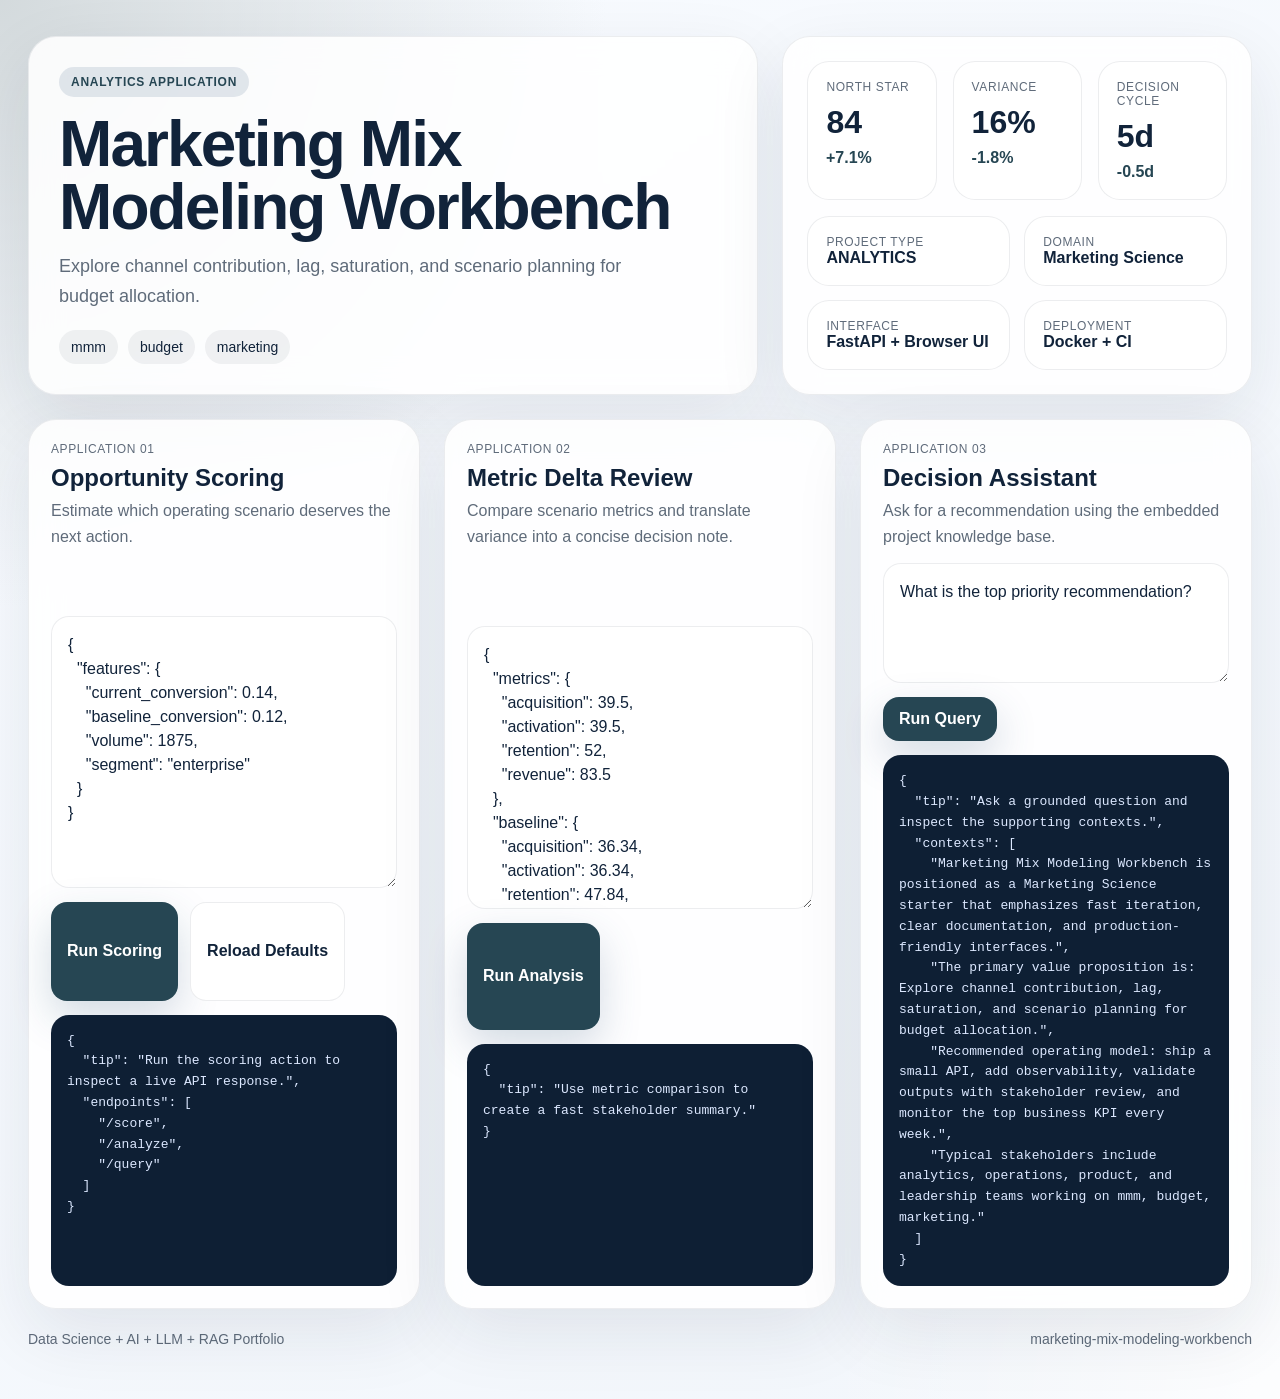
==== src/app/web/index.html @ 626eb9c7 "Publish production-ready portfolio project" ====
<!doctype html>
        <html lang="en">
        <head>
          <meta charset="utf-8">
          <meta name="viewport" content="width=device-width, initial-scale=1">
          <title>Marketing Mix Modeling Workbench</title>
          <link rel="stylesheet" href="./styles.css">
          <style>:root { --accent: #264653; }</style>
        </head>
        <body>
          <div class="page">
            <section class="hero">
              <div class="panel hero-copy">
                <span class="eyebrow">Analytics Application</span>
                <h1 id="project-title">Marketing Mix Modeling Workbench</h1>
                <p id="project-summary" class="lead">Explore channel contribution, lag, saturation, and scenario planning for budget allocation.</p>
                <ul id="project-tags" class="tag-list">
                  <li>mmm</li><li>budget</li><li>marketing</li>
                </ul>
              </div>
              <div class="panel hero-side">
                <div class="metric-grid">
                  <article class='card'><span>North Star</span><strong>84</strong><em>+7.1%</em></article>
<article class='card'><span>Variance</span><strong>16%</strong><em>-1.8%</em></article>
<article class='card'><span>Decision Cycle</span><strong>5d</strong><em>-0.5d</em></article>
                </div>
                <div class="mini-grid">
                  <article class='mini-card'><span>Project Type</span><strong>ANALYTICS</strong></article><article class='mini-card'><span>Domain</span><strong>Marketing Science</strong></article><article class='mini-card'><span>Interface</span><strong>FastAPI + Browser UI</strong></article><article class='mini-card'><span>Deployment</span><strong>Docker + CI</strong></article>
                </div>
              </div>
            </section>
            <section class="app-grid">
              <article class="panel module">
                <div class="module-header">
                  <span>Application 01</span>
                  <h2>Opportunity Scoring</h2>
                  <p>Estimate which operating scenario deserves the next action.</p>
                </div>
                <textarea id="score-input"></textarea>
                <div class="button-row">
                  <button id="run-score">Run Scoring</button>
                  <button id="load-defaults" class="secondary" type="button">Reload Defaults</button>
                </div>
                <pre id="score-output"></pre>
              </article>
              <article class="panel module">
                <div class="module-header">
                  <span>Application 02</span>
                  <h2>Metric Delta Review</h2>
                  <p>Compare scenario metrics and translate variance into a concise decision note.</p>
                </div>
                <textarea id="analyze-input"></textarea>
                <div class="button-row">
                  <button id="run-analyze">Run Analysis</button>
                </div>
                <pre id="analyze-output"></pre>
              </article>
              <article class="panel module">
                <div class="module-header">
                  <span>Application 03</span>
                  <h2>Decision Assistant</h2>
                  <p>Ask for a recommendation using the embedded project knowledge base.</p>
                </div>
                <textarea id="query-input" class="query-input"></textarea>
                <div class="button-row">
                  <button id="run-query">Run Query</button>
                </div>
                <pre id="query-output"></pre>
              </article>
            </section>
            <footer class="footer">
              <span>Data Science + AI + LLM + RAG Portfolio</span>
              <span>marketing-mix-modeling-workbench</span>
            </footer>
          </div>
          <script id="bootstrap-data" type="application/json">{"project": {"slug": "marketing-mix-modeling-workbench", "title": "Marketing Mix Modeling Workbench", "project_type": "analytics", "domain": "Marketing Science", "summary": "Explore channel contribution, lag, saturation, and scenario planning for budget allocation.", "tags": ["mmm", "budget", "marketing"]}, "sample_features": {"current_conversion": 0.14, "baseline_conversion": 0.12, "volume": 1875, "segment": "enterprise"}, "sample_metrics": {"acquisition": 39.5, "activation": 39.5, "retention": 52.0, "revenue": 83.5}, "sample_query": "What is the top priority recommendation?", "knowledge_base": ["Marketing Mix Modeling Workbench is positioned as a Marketing Science starter that emphasizes fast iteration, clear documentation, and production-friendly interfaces.", "The primary value proposition is: Explore channel contribution, lag, saturation, and scenario planning for budget allocation.", "Recommended operating model: ship a small API, add observability, validate outputs with stakeholder review, and monitor the top business KPI every week.", "Typical stakeholders include analytics, operations, product, and leadership teams working on mmm, budget, marketing."], "dashboard_metrics": [{"label": "North Star", "value": "84", "delta": "+7.1%"}, {"label": "Variance", "value": "16%", "delta": "-1.8%"}, {"label": "Decision Cycle", "value": "5d", "delta": "-0.5d"}]}</script>
          <script src="./app.js"></script>
        </body>
        </html>
---- src/app/web/styles.css ----
:root {
  --accent: #3d5a80;
  --accent-soft: rgba(61, 90, 128, 0.14);
  --bg: #f2f6fb;
  --card: rgba(255, 255, 255, 0.86);
  --line: rgba(16, 32, 51, 0.08);
  --ink: #11233a;
  --muted: #5f6b7a;
  --success: #2a9d8f;
}
* { box-sizing: border-box; }
html, body { margin: 0; min-height: 100%; }
body {
  font-family: "Avenir Next", "Segoe UI", sans-serif;
  color: var(--ink);
  background:
    radial-gradient(circle at top left, color-mix(in srgb, var(--accent) 20%, white), transparent 32%),
    radial-gradient(circle at bottom right, rgba(255,255,255,0.82), transparent 24%),
    linear-gradient(145deg, #f8fbff, var(--bg));
}
.page {
  max-width: 1320px;
  margin: 0 auto;
  padding: 36px 28px 52px;
}
.hero {
  display: grid;
  grid-template-columns: 1.4fr 0.9fr;
  gap: 24px;
  margin-bottom: 24px;
}
.panel {
  background: var(--card);
  border: 1px solid var(--line);
  border-radius: 28px;
  box-shadow: 0 24px 70px rgba(17, 35, 58, 0.09);
  backdrop-filter: blur(16px);
}
.hero-copy {
  padding: 30px;
}
.eyebrow {
  display: inline-flex;
  align-items: center;
  gap: 8px;
  padding: 8px 12px;
  background: var(--accent-soft);
  color: var(--accent);
  border-radius: 999px;
  text-transform: uppercase;
  letter-spacing: 0.06em;
  font-size: 12px;
  font-weight: 700;
}
h1 {
  margin: 16px 0 14px;
  font-size: clamp(2.2rem, 5vw, 4rem);
  line-height: 0.98;
  letter-spacing: -0.03em;
}
.lead {
  font-size: 18px;
  line-height: 1.65;
  color: var(--muted);
  max-width: 60ch;
  margin: 0;
}
.tag-list {
  display: flex;
  flex-wrap: wrap;
  gap: 10px;
  list-style: none;
  margin: 18px 0 0;
  padding: 0;
}
.tag-list li {
  padding: 9px 12px;
  border-radius: 999px;
  background: rgba(17, 35, 58, 0.06);
  color: var(--ink);
  font-size: 14px;
}
.hero-side {
  padding: 24px;
  display: grid;
  gap: 16px;
  align-content: space-between;
}
.metric-grid {
  display: grid;
  grid-template-columns: repeat(3, minmax(0, 1fr));
  gap: 16px;
}
.metric-card,
.mini-card,
.card {
  background: white;
  border: 1px solid var(--line);
  border-radius: 22px;
  padding: 18px;
}
.metric-card span,
.card span,
.mini-card span,
.module-header span {
  display: block;
  color: var(--muted);
  text-transform: uppercase;
  letter-spacing: 0.05em;
  font-size: 12px;
}
.metric-card strong,
.card strong {
  display: block;
  font-size: 32px;
  margin-top: 10px;
}
.metric-card em,
.card em {
  display: inline-block;
  margin-top: 8px;
  font-style: normal;
  color: var(--accent);
  font-weight: 700;
}
.mini-grid {
  display: grid;
  grid-template-columns: repeat(2, minmax(0, 1fr));
  gap: 14px;
}
.app-grid {
  display: grid;
  grid-template-columns: repeat(3, minmax(0, 1fr));
  gap: 24px;
}
.module {
  padding: 22px;
  display: grid;
  gap: 14px;
}
.module-header h2 {
  margin: 8px 0 6px;
  font-size: 24px;
}
.module-header p {
  margin: 0;
  color: var(--muted);
  line-height: 1.6;
}
textarea, input, button {
  font: inherit;
}
textarea {
  width: 100%;
  min-height: 220px;
  resize: vertical;
  border: 1px solid var(--line);
  border-radius: 18px;
  padding: 16px;
  background: rgba(255,255,255,0.92);
  color: var(--ink);
  line-height: 1.5;
}
.query-input {
  min-height: 120px;
}
button {
  border: 0;
  border-radius: 16px;
  background: var(--accent);
  color: white;
  padding: 13px 16px;
  font-weight: 700;
  cursor: pointer;
  box-shadow: 0 16px 40px rgba(61, 90, 128, 0.22);
}
button.secondary {
  background: white;
  color: var(--ink);
  border: 1px solid var(--line);
  box-shadow: none;
}
.button-row {
  display: flex;
  gap: 12px;
  flex-wrap: wrap;
}
pre {
  margin: 0;
  white-space: pre-wrap;
  word-break: break-word;
  background: #0e1f34;
  color: #dce8ff;
  border-radius: 18px;
  padding: 16px;
  min-height: 180px;
  font-size: 13px;
  line-height: 1.6;
  overflow: auto;
}
.footer {
  display: flex;
  justify-content: space-between;
  margin-top: 22px;
  color: var(--muted);
  font-size: 14px;
}
@media (max-width: 1080px) {
  .hero, .app-grid { grid-template-columns: 1fr; }
  .metric-grid { grid-template-columns: 1fr; }
}
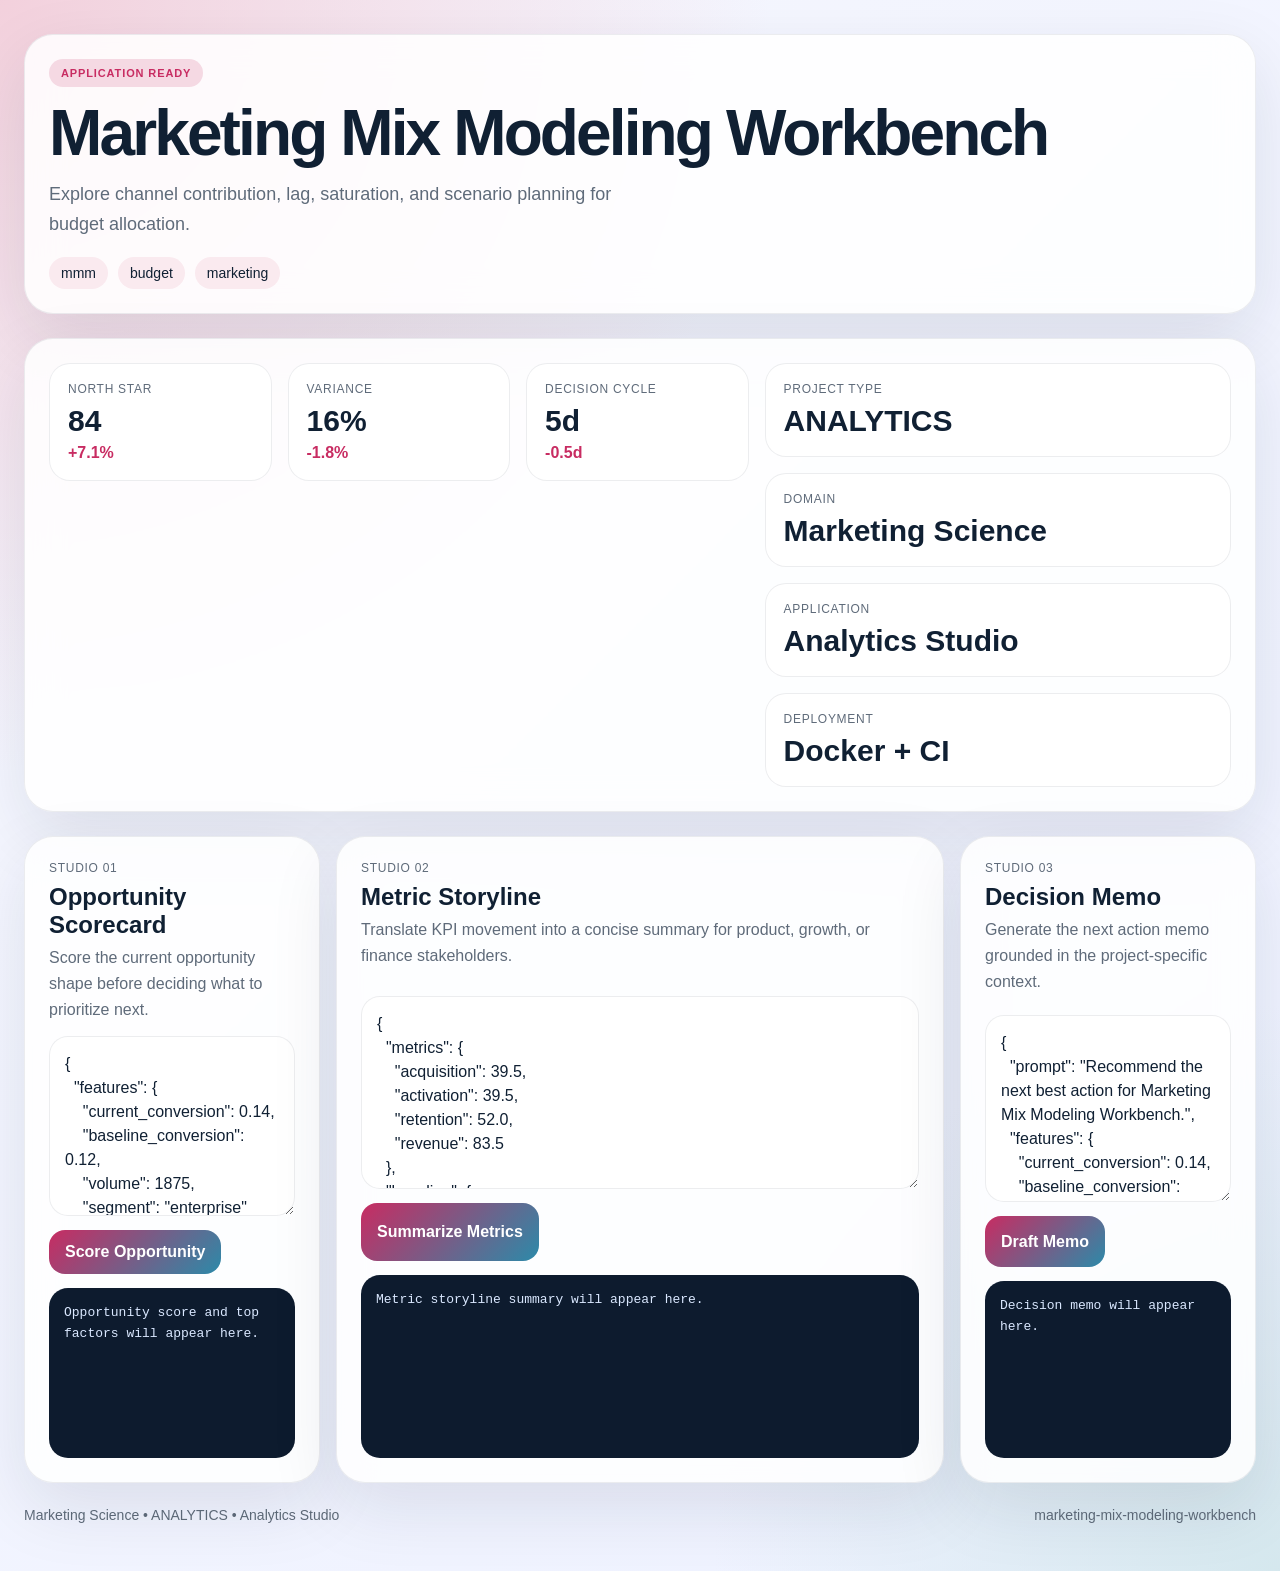
==== commit 1e077f87: "Publish production-ready portfolio project" ====
--- a/src/app/web/index.html
+++ b/src/app/web/index.html
@@ -6,13 +6,12 @@
           <meta name="viewport" content="width=device-width, initial-scale=1">
           <title>Marketing Mix Modeling Workbench</title>
           <link rel="stylesheet" href="./styles.css">
-          <style>:root { --accent: #264653; }</style>
         </head>
-        <body>
-          <div class="page">
+        <body class="surface-aurora">
+          <div class="page layout-board eyebrow-solid headline-tall modules-3 hero-align-left">
             <section class="hero">
               <div class="panel hero-copy">
-                <span class="eyebrow">Analytics Application</span>
+                <span class="eyebrow" data-health>Analytics Studio</span>
                 <h1 id="project-title">Marketing Mix Modeling Workbench</h1>
                 <p id="project-summary" class="lead">Explore channel contribution, lag, saturation, and scenario planning for budget allocation.</p>
                 <ul id="project-tags" class="tag-list">
@@ -26,55 +25,88 @@
 <article class='card'><span>Decision Cycle</span><strong>5d</strong><em>-0.5d</em></article>
                 </div>
                 <div class="mini-grid">
-                  <article class='mini-card'><span>Project Type</span><strong>ANALYTICS</strong></article><article class='mini-card'><span>Domain</span><strong>Marketing Science</strong></article><article class='mini-card'><span>Interface</span><strong>FastAPI + Browser UI</strong></article><article class='mini-card'><span>Deployment</span><strong>Docker + CI</strong></article>
+                  <article class='mini-card'><span>Project Type</span><strong>ANALYTICS</strong></article><article class='mini-card'><span>Domain</span><strong>Marketing Science</strong></article><article class='mini-card'><span>Application</span><strong>Analytics Studio</strong></article><article class='mini-card'><span>Deployment</span><strong>Docker + CI</strong></article>
                 </div>
               </div>
             </section>
             <section class="app-grid">
-              <article class="panel module">
-                <div class="module-header">
-                  <span>Application 01</span>
-                  <h2>Opportunity Scoring</h2>
-                  <p>Estimate which operating scenario deserves the next action.</p>
-                </div>
-                <textarea id="score-input"></textarea>
-                <div class="button-row">
-                  <button id="run-score">Run Scoring</button>
-                  <button id="load-defaults" class="secondary" type="button">Reload Defaults</button>
-                </div>
-                <pre id="score-output"></pre>
-              </article>
-              <article class="panel module">
-                <div class="module-header">
-                  <span>Application 02</span>
-                  <h2>Metric Delta Review</h2>
-                  <p>Compare scenario metrics and translate variance into a concise decision note.</p>
-                </div>
-                <textarea id="analyze-input"></textarea>
-                <div class="button-row">
-                  <button id="run-analyze">Run Analysis</button>
-                </div>
-                <pre id="analyze-output"></pre>
-              </article>
-              <article class="panel module">
-                <div class="module-header">
-                  <span>Application 03</span>
-                  <h2>Decision Assistant</h2>
-                  <p>Ask for a recommendation using the embedded project knowledge base.</p>
-                </div>
-                <textarea id="query-input" class="query-input"></textarea>
-                <div class="button-row">
-                  <button id="run-query">Run Query</button>
-                </div>
-                <pre id="query-output"></pre>
-              </article>
+              <article class="panel module js-module span-normal">
+          <div class="module-header">
+            <span>Studio 01</span>
+            <h2>Opportunity Scorecard</h2>
+            <p>Score the current opportunity shape before deciding what to prioritize next.</p>
+          </div>
+          <textarea class="js-input">{
+  &quot;features&quot;: {
+    &quot;current_conversion&quot;: 0.14,
+    &quot;baseline_conversion&quot;: 0.12,
+    &quot;volume&quot;: 1875,
+    &quot;segment&quot;: &quot;enterprise&quot;
+  }
+}</textarea>
+          <div class="button-row">
+            <button class="js-run" data-endpoint="/score" data-input-mode="json">Score Opportunity</button>
+          </div>
+          <pre class="js-output">Opportunity score and top factors will appear here.</pre>
+        </article>
+<article class="panel module js-module span-wide">
+          <div class="module-header">
+            <span>Studio 02</span>
+            <h2>Metric Storyline</h2>
+            <p>Translate KPI movement into a concise summary for product, growth, or finance stakeholders.</p>
+          </div>
+          <textarea class="js-input">{
+  &quot;metrics&quot;: {
+    &quot;acquisition&quot;: 39.5,
+    &quot;activation&quot;: 39.5,
+    &quot;retention&quot;: 52.0,
+    &quot;revenue&quot;: 83.5
+  },
+  &quot;baseline&quot;: {
+    &quot;acquisition&quot;: 36.34,
+    &quot;activation&quot;: 36.34,
+    &quot;retention&quot;: 47.84,
+    &quot;revenue&quot;: 76.82
+  }
+}</textarea>
+          <div class="button-row">
+            <button class="js-run" data-endpoint="/analyze" data-input-mode="json">Summarize Metrics</button>
+          </div>
+          <pre class="js-output">Metric storyline summary will appear here.</pre>
+        </article>
+<article class="panel module js-module span-normal">
+          <div class="module-header">
+            <span>Studio 03</span>
+            <h2>Decision Memo</h2>
+            <p>Generate the next action memo grounded in the project-specific context.</p>
+          </div>
+          <textarea class="js-input">{
+  &quot;prompt&quot;: &quot;Recommend the next best action for Marketing Mix Modeling Workbench.&quot;,
+  &quot;features&quot;: {
+    &quot;current_conversion&quot;: 0.14,
+    &quot;baseline_conversion&quot;: 0.12,
+    &quot;volume&quot;: 1875,
+    &quot;segment&quot;: &quot;enterprise&quot;
+  },
+  &quot;metrics&quot;: {
+    &quot;acquisition&quot;: 39.5,
+    &quot;activation&quot;: 39.5,
+    &quot;retention&quot;: 52.0,
+    &quot;revenue&quot;: 83.5
+  }
+}</textarea>
+          <div class="button-row">
+            <button class="js-run" data-endpoint="/recommend" data-input-mode="json">Draft Memo</button>
+          </div>
+          <pre class="js-output">Decision memo will appear here.</pre>
+        </article>
             </section>
             <footer class="footer">
-              <span>Data Science + AI + LLM + RAG Portfolio</span>
+              <span>Marketing Science • ANALYTICS • Analytics Studio</span>
               <span>marketing-mix-modeling-workbench</span>
             </footer>
           </div>
-          <script id="bootstrap-data" type="application/json">{"project": {"slug": "marketing-mix-modeling-workbench", "title": "Marketing Mix Modeling Workbench", "project_type": "analytics", "domain": "Marketing Science", "summary": "Explore channel contribution, lag, saturation, and scenario planning for budget allocation.", "tags": ["mmm", "budget", "marketing"]}, "sample_features": {"current_conversion": 0.14, "baseline_conversion": 0.12, "volume": 1875, "segment": "enterprise"}, "sample_metrics": {"acquisition": 39.5, "activation": 39.5, "retention": 52.0, "revenue": 83.5}, "sample_query": "What is the top priority recommendation?", "knowledge_base": ["Marketing Mix Modeling Workbench is positioned as a Marketing Science starter that emphasizes fast iteration, clear documentation, and production-friendly interfaces.", "The primary value proposition is: Explore channel contribution, lag, saturation, and scenario planning for budget allocation.", "Recommended operating model: ship a small API, add observability, validate outputs with stakeholder review, and monitor the top business KPI every week.", "Typical stakeholders include analytics, operations, product, and leadership teams working on mmm, budget, marketing."], "dashboard_metrics": [{"label": "North Star", "value": "84", "delta": "+7.1%"}, {"label": "Variance", "value": "16%", "delta": "-1.8%"}, {"label": "Decision Cycle", "value": "5d", "delta": "-0.5d"}]}</script>
+          <script id="bootstrap-data" type="application/json">{"project": {"slug": "marketing-mix-modeling-workbench", "title": "Marketing Mix Modeling Workbench", "project_type": "analytics", "domain": "Marketing Science", "summary": "Explore channel contribution, lag, saturation, and scenario planning for budget allocation.", "tags": ["mmm", "budget", "marketing"]}, "app_archetype": "studio", "ui_profile": {"layout": "board", "surface": "aurora", "font_stack": "\"Avenir Next\", \"Segoe UI\", sans-serif", "radius": 29, "shadow": 69, "eyebrow_style": "solid", "module_columns": 3, "hero_align": "left", "headline_mode": "tall"}, "app_modules": [{"label": "Studio 01", "title": "Opportunity Scorecard", "description": "Score the current opportunity shape before deciding what to prioritize next.", "endpoint": "/score", "input_mode": "json", "cta": "Score Opportunity", "prefill": "{\n  \"features\": {\n    \"current_conversion\": 0.14,\n    \"baseline_conversion\": 0.12,\n    \"volume\": 1875,\n    \"segment\": \"enterprise\"\n  }\n}", "hint": "Opportunity score and top factors will appear here.", "span": "normal"}, {"label": "Studio 02", "title": "Metric Storyline", "description": "Translate KPI movement into a concise summary for product, growth, or finance stakeholders.", "endpoint": "/analyze", "input_mode": "json", "cta": "Summarize Metrics", "prefill": "{\n  \"metrics\": {\n    \"acquisition\": 39.5,\n    \"activation\": 39.5,\n    \"retention\": 52.0,\n    \"revenue\": 83.5\n  },\n  \"baseline\": {\n    \"acquisition\": 36.34,\n    \"activation\": 36.34,\n    \"retention\": 47.84,\n    \"revenue\": 76.82\n  }\n}", "hint": "Metric storyline summary will appear here.", "span": "wide"}, {"label": "Studio 03", "title": "Decision Memo", "description": "Generate the next action memo grounded in the project-specific context.", "endpoint": "/recommend", "input_mode": "json", "cta": "Draft Memo", "prefill": "{\n  \"prompt\": \"Recommend the next best action for Marketing Mix Modeling Workbench.\",\n  \"features\": {\n    \"current_conversion\": 0.14,\n    \"baseline_conversion\": 0.12,\n    \"volume\": 1875,\n    \"segment\": \"enterprise\"\n  },\n  \"metrics\": {\n    \"acquisition\": 39.5,\n    \"activation\": 39.5,\n    \"retention\": 52.0,\n    \"revenue\": 83.5\n  }\n}", "hint": "Decision memo will appear here.", "span": "normal"}], "sample_features": {"current_conversion": 0.14, "baseline_conversion": 0.12, "volume": 1875, "segment": "enterprise"}, "sample_metrics": {"acquisition": 39.5, "activation": 39.5, "retention": 52.0, "revenue": 83.5}, "knowledge_base": ["Marketing Mix Modeling Workbench is positioned as a Marketing Science starter that emphasizes fast iteration, clear documentation, and production-friendly interfaces.", "The primary value proposition is: Explore channel contribution, lag, saturation, and scenario planning for budget allocation.", "Recommended operating model: ship a small API, add observability, validate outputs with stakeholder review, and monitor the top business KPI every week.", "Typical stakeholders include analytics, operations, product, and leadership teams working on mmm, budget, marketing."], "dashboard_metrics": [{"label": "North Star", "value": "84", "delta": "+7.1%"}, {"label": "Variance", "value": "16%", "delta": "-1.8%"}, {"label": "Decision Cycle", "value": "5d", "delta": "-0.5d"}]}</script>
           <script src="./app.js"></script>
         </body>
         </html>
--- a/src/app/web/styles.css
+++ b/src/app/web/styles.css
@@ -1,141 +1,185 @@
 
 :root {
-  --accent: #3d5a80;
-  --accent-soft: rgba(61, 90, 128, 0.14);
-  --bg: #f2f6fb;
+  --accent: #c82c62;
+  --accent-2: #2c8aa9;
+  --accent-soft: color-mix(in srgb, var(--accent) 18%, white);
+  --radius: 29px;
+  --shadow-size: 69px;
+  --font-stack: "Avenir Next", "Segoe UI", sans-serif;
+  --bg: #f4f7fb;
   --card: rgba(255, 255, 255, 0.86);
   --line: rgba(16, 32, 51, 0.08);
-  --ink: #11233a;
+  --ink: #102033;
   --muted: #5f6b7a;
-  --success: #2a9d8f;
+  --output-bg: #0d1b2e;
+  --output-ink: #dae8ff;
 }
 * { box-sizing: border-box; }
 html, body { margin: 0; min-height: 100%; }
 body {
-  font-family: "Avenir Next", "Segoe UI", sans-serif;
+  font-family: var(--font-stack);
   color: var(--ink);
-  background:
-    radial-gradient(circle at top left, color-mix(in srgb, var(--accent) 20%, white), transparent 32%),
-    radial-gradient(circle at bottom right, rgba(255,255,255,0.82), transparent 24%),
-    linear-gradient(145deg, #f8fbff, var(--bg));
+  background: linear-gradient(145deg, #f8fbff, var(--bg));
+}
+body.surface-mist {
+  --bg: #eef4fb;
+  background:
+    radial-gradient(circle at top left, color-mix(in srgb, var(--accent) 18%, white), transparent 34%),
+    linear-gradient(145deg, #fbfdff, var(--bg));
+}
+body.surface-aurora {
+  --bg: #edf1ff;
+  background:
+    radial-gradient(circle at 0% 0%, color-mix(in srgb, var(--accent) 22%, white), transparent 38%),
+    radial-gradient(circle at 100% 100%, color-mix(in srgb, var(--accent-2) 20%, white), transparent 28%),
+    linear-gradient(135deg, #f7f8ff, var(--bg));
+}
+body.surface-sand {
+  --bg: #f5efe8;
+  --card: rgba(255, 251, 246, 0.9);
+  background:
+    linear-gradient(135deg, rgba(255,255,255,0.82), rgba(245, 239, 232, 0.98)),
+    radial-gradient(circle at top right, color-mix(in srgb, var(--accent) 16%, white), transparent 32%);
+}
+body.surface-slate {
+  --bg: #ecf0f7;
+  --card: rgba(248, 250, 255, 0.88);
+  background:
+    linear-gradient(160deg, #f7f9fc, var(--bg)),
+    radial-gradient(circle at bottom left, color-mix(in srgb, var(--accent-2) 16%, white), transparent 34%);
+}
+body.surface-paper {
+  --bg: #f8f8f4;
+  --card: rgba(255,255,255,0.93);
+  background:
+    linear-gradient(180deg, #fffefb, var(--bg));
+}
+body.surface-ink {
+  --bg: #0f1726;
+  --card: rgba(15, 23, 38, 0.88);
+  --line: rgba(226, 238, 255, 0.1);
+  --ink: #f5f8ff;
+  --muted: #b4c0cf;
+  --output-bg: rgba(255,255,255,0.06);
+  --output-ink: #f5f8ff;
+  background:
+    radial-gradient(circle at top left, color-mix(in srgb, var(--accent) 28%, transparent), transparent 42%),
+    linear-gradient(145deg, #09111d, var(--bg));
 }
 .page {
-  max-width: 1320px;
+  max-width: 1360px;
   margin: 0 auto;
-  padding: 36px 28px 52px;
-}
-.hero {
-  display: grid;
-  grid-template-columns: 1.4fr 0.9fr;
+  padding: 34px 24px 48px;
+  display: grid;
   gap: 24px;
-  margin-bottom: 24px;
 }
 .panel {
   background: var(--card);
   border: 1px solid var(--line);
-  border-radius: 28px;
-  box-shadow: 0 24px 70px rgba(17, 35, 58, 0.09);
-  backdrop-filter: blur(16px);
-}
-.hero-copy {
-  padding: 30px;
+  border-radius: var(--radius);
+  box-shadow: 0 24px var(--shadow-size) rgba(16, 32, 51, 0.1);
+  backdrop-filter: blur(18px);
+}
+.hero {
+  display: grid;
+  gap: 24px;
+}
+.hero-copy,
+.hero-side,
+.module {
+  padding: 24px;
 }
 .eyebrow {
   display: inline-flex;
   align-items: center;
   gap: 8px;
   padding: 8px 12px;
+  border-radius: 999px;
   background: var(--accent-soft);
   color: var(--accent);
-  border-radius: 999px;
   text-transform: uppercase;
-  letter-spacing: 0.06em;
-  font-size: 12px;
-  font-weight: 700;
+  letter-spacing: 0.08em;
+  font-size: 11px;
+  font-weight: 800;
+}
+.page.eyebrow-outline .eyebrow {
+  background: transparent;
+  border: 1px solid color-mix(in srgb, var(--accent) 40%, white);
+}
+.page.eyebrow-soft .eyebrow {
+  background: color-mix(in srgb, var(--accent) 12%, white);
+  color: color-mix(in srgb, var(--accent) 82%, black);
 }
 h1 {
-  margin: 16px 0 14px;
-  font-size: clamp(2.2rem, 5vw, 4rem);
-  line-height: 0.98;
-  letter-spacing: -0.03em;
-}
+  margin: 14px 0 12px;
+  font-size: clamp(2.2rem, 5vw, 4.4rem);
+  line-height: 0.96;
+  letter-spacing: -0.045em;
+}
+.page.headline-compact h1 { max-width: 10ch; }
+.page.headline-tall h1 { line-height: 1.03; font-size: clamp(2.4rem, 5vw, 4.8rem); }
 .lead {
+  margin: 0;
   font-size: 18px;
-  line-height: 1.65;
+  line-height: 1.68;
   color: var(--muted);
-  max-width: 60ch;
-  margin: 0;
+  max-width: 62ch;
 }
 .tag-list {
+  list-style: none;
   display: flex;
   flex-wrap: wrap;
   gap: 10px;
-  list-style: none;
   margin: 18px 0 0;
   padding: 0;
 }
 .tag-list li {
-  padding: 9px 12px;
+  padding: 8px 12px;
   border-radius: 999px;
-  background: rgba(17, 35, 58, 0.06);
+  background: color-mix(in srgb, var(--accent) 10%, white);
   color: var(--ink);
   font-size: 14px;
 }
 .hero-side {
-  padding: 24px;
   display: grid;
   gap: 16px;
-  align-content: space-between;
-}
-.metric-grid {
-  display: grid;
-  grid-template-columns: repeat(3, minmax(0, 1fr));
+}
+.metric-grid,
+.mini-grid,
+.app-grid {
+  display: grid;
   gap: 16px;
 }
-.metric-card,
-.mini-card,
-.card {
-  background: white;
+.card,
+.mini-card {
+  background: color-mix(in srgb, var(--card) 92%, white);
   border: 1px solid var(--line);
-  border-radius: 22px;
+  border-radius: calc(var(--radius) - 8px);
   padding: 18px;
 }
-.metric-card span,
 .card span,
 .mini-card span,
 .module-header span {
   display: block;
   color: var(--muted);
   text-transform: uppercase;
-  letter-spacing: 0.05em;
+  letter-spacing: 0.06em;
   font-size: 12px;
 }
-.metric-card strong,
-.card strong {
+.card strong,
+.mini-card strong {
   display: block;
-  font-size: 32px;
-  margin-top: 10px;
-}
-.metric-card em,
+  margin-top: 8px;
+  font-size: 30px;
+}
 .card em {
   display: inline-block;
-  margin-top: 8px;
+  margin-top: 6px;
   font-style: normal;
   color: var(--accent);
   font-weight: 700;
 }
-.mini-grid {
-  display: grid;
-  grid-template-columns: repeat(2, minmax(0, 1fr));
-  gap: 14px;
-}
-.app-grid {
-  display: grid;
-  grid-template-columns: repeat(3, minmax(0, 1fr));
-  gap: 24px;
-}
 .module {
-  padding: 22px;
   display: grid;
   gap: 14px;
 }
@@ -148,65 +192,157 @@
   color: var(--muted);
   line-height: 1.6;
 }
-textarea, input, button {
+textarea,
+button {
   font: inherit;
 }
 textarea {
   width: 100%;
-  min-height: 220px;
+  min-height: 180px;
   resize: vertical;
   border: 1px solid var(--line);
-  border-radius: 18px;
-  padding: 16px;
-  background: rgba(255,255,255,0.92);
+  border-radius: calc(var(--radius) - 10px);
+  padding: 15px;
+  background: rgba(255,255,255,0.82);
   color: var(--ink);
   line-height: 1.5;
 }
-.query-input {
-  min-height: 120px;
+body.surface-ink textarea {
+  background: rgba(255,255,255,0.05);
+}
+.module-input-text {
+  min-height: 110px;
+}
+.button-row {
+  display: flex;
+  flex-wrap: wrap;
+  gap: 10px;
 }
 button {
   border: 0;
   border-radius: 16px;
-  background: var(--accent);
+  background: linear-gradient(135deg, var(--accent), var(--accent-2));
   color: white;
   padding: 13px 16px;
   font-weight: 700;
   cursor: pointer;
-  box-shadow: 0 16px 40px rgba(61, 90, 128, 0.22);
-}
-button.secondary {
-  background: white;
-  color: var(--ink);
-  border: 1px solid var(--line);
-  box-shadow: none;
-}
-.button-row {
-  display: flex;
-  gap: 12px;
-  flex-wrap: wrap;
 }
 pre {
   margin: 0;
   white-space: pre-wrap;
   word-break: break-word;
-  background: #0e1f34;
-  color: #dce8ff;
-  border-radius: 18px;
-  padding: 16px;
-  min-height: 180px;
+  background: var(--output-bg);
+  color: var(--output-ink);
+  border-radius: calc(var(--radius) - 10px);
+  padding: 15px;
+  min-height: 170px;
+  line-height: 1.58;
   font-size: 13px;
-  line-height: 1.6;
   overflow: auto;
 }
 .footer {
   display: flex;
   justify-content: space-between;
-  margin-top: 22px;
   color: var(--muted);
   font-size: 14px;
 }
-@media (max-width: 1080px) {
-  .hero, .app-grid { grid-template-columns: 1fr; }
-  .metric-grid { grid-template-columns: 1fr; }
-}
+.page.layout-horizon .hero {
+  grid-template-columns: 1.45fr 1fr;
+  align-items: stretch;
+}
+.page.layout-horizon.modules-2 .app-grid,
+.page.layout-horizon.modules-3 .app-grid {
+  grid-template-columns: repeat(3, minmax(0, 1fr));
+}
+.page.layout-rail .hero {
+  grid-template-columns: 0.92fr 1.08fr;
+}
+.page.layout-rail .hero-copy {
+  padding-top: 34px;
+}
+.page.layout-rail .app-grid {
+  grid-template-columns: repeat(2, minmax(0, 1fr));
+}
+.page.layout-folio .hero {
+  grid-template-columns: 1fr;
+}
+.page.layout-folio .hero-copy {
+  text-align: center;
+}
+.page.layout-folio .lead {
+  margin-inline: auto;
+}
+.page.layout-folio .tag-list {
+  justify-content: center;
+}
+.page.layout-folio .metric-grid {
+  grid-template-columns: repeat(3, minmax(0, 1fr));
+}
+.page.layout-folio .mini-grid {
+  grid-template-columns: repeat(4, minmax(0, 1fr));
+}
+.page.layout-folio .app-grid {
+  grid-template-columns: repeat(2, minmax(0, 1fr));
+}
+.page.layout-board .hero {
+  grid-template-columns: 1fr;
+}
+.page.layout-board .hero-side {
+  grid-template-columns: 1.2fr 0.8fr;
+  align-items: start;
+}
+.page.layout-board .metric-grid {
+  grid-template-columns: repeat(3, minmax(0, 1fr));
+}
+.page.layout-board .app-grid {
+  grid-template-columns: repeat(4, minmax(0, 1fr));
+}
+.page.layout-stack .hero {
+  grid-template-columns: 1fr;
+}
+.page.layout-stack .hero-side {
+  grid-template-columns: repeat(2, minmax(0, 1fr));
+}
+.page.layout-stack .app-grid {
+  grid-template-columns: repeat(3, minmax(0, 1fr));
+}
+.page.layout-console .hero {
+  grid-template-columns: 1.1fr 0.9fr;
+}
+.page.layout-console .panel,
+.page.layout-console .card,
+.page.layout-console .mini-card {
+  border-radius: 18px;
+}
+.page.modules-2 .app-grid {
+  grid-template-columns: repeat(2, minmax(0, 1fr));
+}
+.module.span-wide {
+  grid-column: span 2;
+}
+.hero-align-center .hero-copy {
+  text-align: center;
+}
+.hero-align-center .lead,
+.hero-align-center .tag-list {
+  margin-inline: auto;
+  justify-content: center;
+}
+@media (max-width: 1120px) {
+  .page.layout-horizon .hero,
+  .page.layout-rail .hero,
+  .page.layout-console .hero,
+  .page.layout-board .hero-side,
+  .page.layout-folio .mini-grid,
+  .page.layout-stack .hero-side,
+  .page.modules-2 .app-grid,
+  .page.layout-board .app-grid,
+  .page.layout-stack .app-grid,
+  .page.layout-horizon.modules-3 .app-grid,
+  .page.layout-folio .app-grid {
+    grid-template-columns: 1fr;
+  }
+  .module.span-wide {
+    grid-column: auto;
+  }
+}
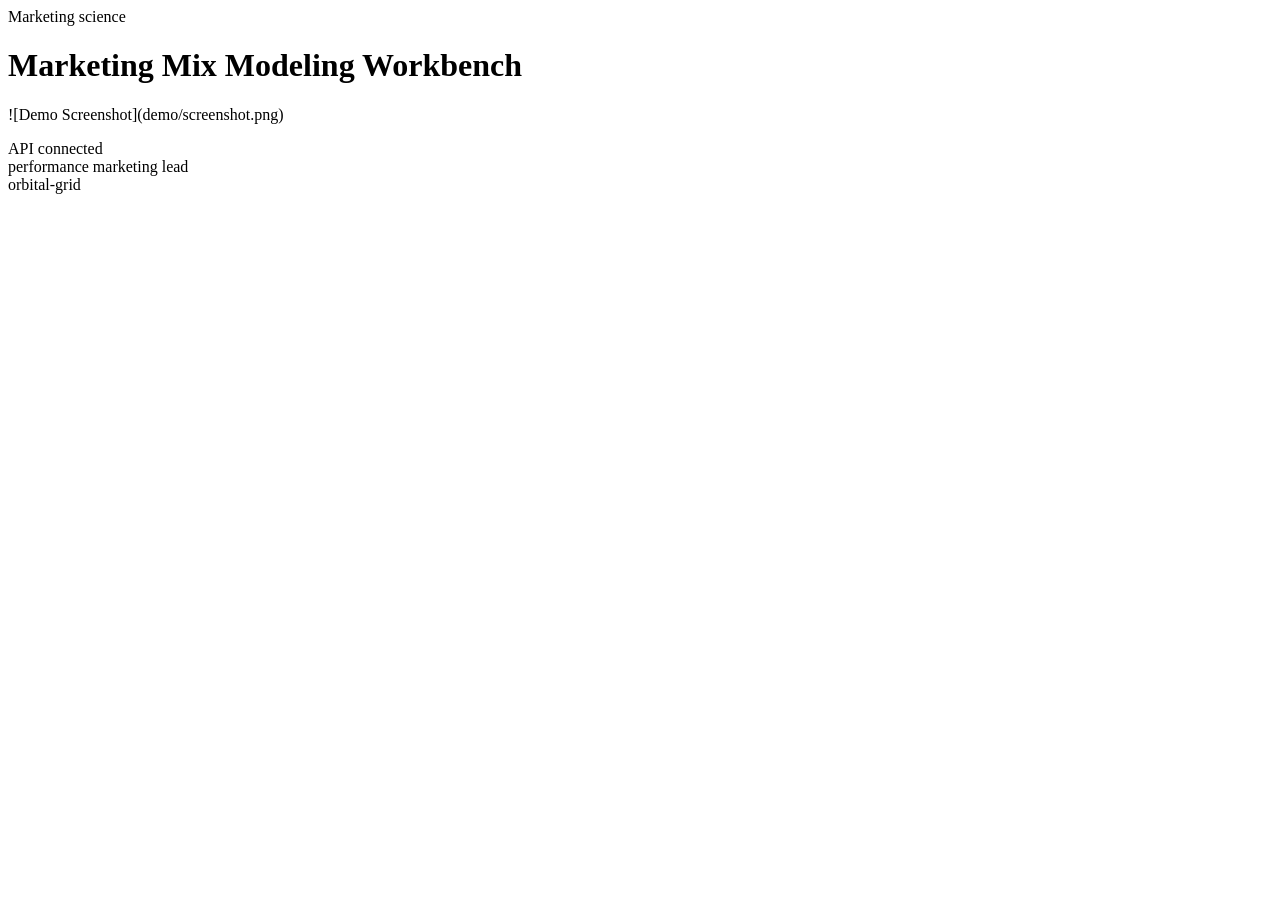
==== commit 1f907497: "Upgrade to production-grade app scaffold and 3D landing page" ====
--- a/src/app/web/index.html
+++ b/src/app/web/index.html
@@ -1,112 +1,29 @@
-
-        <!doctype html>
-        <html lang="en">
-        <head>
-          <meta charset="utf-8">
-          <meta name="viewport" content="width=device-width, initial-scale=1">
-          <title>Marketing Mix Modeling Workbench</title>
-          <link rel="stylesheet" href="./styles.css">
-        </head>
-        <body class="surface-aurora">
-          <div class="page layout-board eyebrow-solid headline-tall modules-3 hero-align-left">
-            <section class="hero">
-              <div class="panel hero-copy">
-                <span class="eyebrow" data-health>Analytics Studio</span>
-                <h1 id="project-title">Marketing Mix Modeling Workbench</h1>
-                <p id="project-summary" class="lead">Explore channel contribution, lag, saturation, and scenario planning for budget allocation.</p>
-                <ul id="project-tags" class="tag-list">
-                  <li>mmm</li><li>budget</li><li>marketing</li>
-                </ul>
-              </div>
-              <div class="panel hero-side">
-                <div class="metric-grid">
-                  <article class='card'><span>North Star</span><strong>84</strong><em>+7.1%</em></article>
-<article class='card'><span>Variance</span><strong>16%</strong><em>-1.8%</em></article>
-<article class='card'><span>Decision Cycle</span><strong>5d</strong><em>-0.5d</em></article>
-                </div>
-                <div class="mini-grid">
-                  <article class='mini-card'><span>Project Type</span><strong>ANALYTICS</strong></article><article class='mini-card'><span>Domain</span><strong>Marketing Science</strong></article><article class='mini-card'><span>Application</span><strong>Analytics Studio</strong></article><article class='mini-card'><span>Deployment</span><strong>Docker + CI</strong></article>
-                </div>
-              </div>
-            </section>
-            <section class="app-grid">
-              <article class="panel module js-module span-normal">
-          <div class="module-header">
-            <span>Studio 01</span>
-            <h2>Opportunity Scorecard</h2>
-            <p>Score the current opportunity shape before deciding what to prioritize next.</p>
-          </div>
-          <textarea class="js-input">{
-  &quot;features&quot;: {
-    &quot;current_conversion&quot;: 0.14,
-    &quot;baseline_conversion&quot;: 0.12,
-    &quot;volume&quot;: 1875,
-    &quot;segment&quot;: &quot;enterprise&quot;
-  }
-}</textarea>
-          <div class="button-row">
-            <button class="js-run" data-endpoint="/score" data-input-mode="json">Score Opportunity</button>
-          </div>
-          <pre class="js-output">Opportunity score and top factors will appear here.</pre>
-        </article>
-<article class="panel module js-module span-wide">
-          <div class="module-header">
-            <span>Studio 02</span>
-            <h2>Metric Storyline</h2>
-            <p>Translate KPI movement into a concise summary for product, growth, or finance stakeholders.</p>
-          </div>
-          <textarea class="js-input">{
-  &quot;metrics&quot;: {
-    &quot;acquisition&quot;: 39.5,
-    &quot;activation&quot;: 39.5,
-    &quot;retention&quot;: 52.0,
-    &quot;revenue&quot;: 83.5
-  },
-  &quot;baseline&quot;: {
-    &quot;acquisition&quot;: 36.34,
-    &quot;activation&quot;: 36.34,
-    &quot;retention&quot;: 47.84,
-    &quot;revenue&quot;: 76.82
-  }
-}</textarea>
-          <div class="button-row">
-            <button class="js-run" data-endpoint="/analyze" data-input-mode="json">Summarize Metrics</button>
-          </div>
-          <pre class="js-output">Metric storyline summary will appear here.</pre>
-        </article>
-<article class="panel module js-module span-normal">
-          <div class="module-header">
-            <span>Studio 03</span>
-            <h2>Decision Memo</h2>
-            <p>Generate the next action memo grounded in the project-specific context.</p>
-          </div>
-          <textarea class="js-input">{
-  &quot;prompt&quot;: &quot;Recommend the next best action for Marketing Mix Modeling Workbench.&quot;,
-  &quot;features&quot;: {
-    &quot;current_conversion&quot;: 0.14,
-    &quot;baseline_conversion&quot;: 0.12,
-    &quot;volume&quot;: 1875,
-    &quot;segment&quot;: &quot;enterprise&quot;
-  },
-  &quot;metrics&quot;: {
-    &quot;acquisition&quot;: 39.5,
-    &quot;activation&quot;: 39.5,
-    &quot;retention&quot;: 52.0,
-    &quot;revenue&quot;: 83.5
-  }
-}</textarea>
-          <div class="button-row">
-            <button class="js-run" data-endpoint="/recommend" data-input-mode="json">Draft Memo</button>
-          </div>
-          <pre class="js-output">Decision memo will appear here.</pre>
-        </article>
-            </section>
-            <footer class="footer">
-              <span>Marketing Science • ANALYTICS • Analytics Studio</span>
-              <span>marketing-mix-modeling-workbench</span>
-            </footer>
-          </div>
-          <script id="bootstrap-data" type="application/json">{"project": {"slug": "marketing-mix-modeling-workbench", "title": "Marketing Mix Modeling Workbench", "project_type": "analytics", "domain": "Marketing Science", "summary": "Explore channel contribution, lag, saturation, and scenario planning for budget allocation.", "tags": ["mmm", "budget", "marketing"]}, "app_archetype": "studio", "ui_profile": {"layout": "board", "surface": "aurora", "font_stack": "\"Avenir Next\", \"Segoe UI\", sans-serif", "radius": 29, "shadow": 69, "eyebrow_style": "solid", "module_columns": 3, "hero_align": "left", "headline_mode": "tall"}, "app_modules": [{"label": "Studio 01", "title": "Opportunity Scorecard", "description": "Score the current opportunity shape before deciding what to prioritize next.", "endpoint": "/score", "input_mode": "json", "cta": "Score Opportunity", "prefill": "{\n  \"features\": {\n    \"current_conversion\": 0.14,\n    \"baseline_conversion\": 0.12,\n    \"volume\": 1875,\n    \"segment\": \"enterprise\"\n  }\n}", "hint": "Opportunity score and top factors will appear here.", "span": "normal"}, {"label": "Studio 02", "title": "Metric Storyline", "description": "Translate KPI movement into a concise summary for product, growth, or finance stakeholders.", "endpoint": "/analyze", "input_mode": "json", "cta": "Summarize Metrics", "prefill": "{\n  \"metrics\": {\n    \"acquisition\": 39.5,\n    \"activation\": 39.5,\n    \"retention\": 52.0,\n    \"revenue\": 83.5\n  },\n  \"baseline\": {\n    \"acquisition\": 36.34,\n    \"activation\": 36.34,\n    \"retention\": 47.84,\n    \"revenue\": 76.82\n  }\n}", "hint": "Metric storyline summary will appear here.", "span": "wide"}, {"label": "Studio 03", "title": "Decision Memo", "description": "Generate the next action memo grounded in the project-specific context.", "endpoint": "/recommend", "input_mode": "json", "cta": "Draft Memo", "prefill": "{\n  \"prompt\": \"Recommend the next best action for Marketing Mix Modeling Workbench.\",\n  \"features\": {\n    \"current_conversion\": 0.14,\n    \"baseline_conversion\": 0.12,\n    \"volume\": 1875,\n    \"segment\": \"enterprise\"\n  },\n  \"metrics\": {\n    \"acquisition\": 39.5,\n    \"activation\": 39.5,\n    \"retention\": 52.0,\n    \"revenue\": 83.5\n  }\n}", "hint": "Decision memo will appear here.", "span": "normal"}], "sample_features": {"current_conversion": 0.14, "baseline_conversion": 0.12, "volume": 1875, "segment": "enterprise"}, "sample_metrics": {"acquisition": 39.5, "activation": 39.5, "retention": 52.0, "revenue": 83.5}, "knowledge_base": ["Marketing Mix Modeling Workbench is positioned as a Marketing Science starter that emphasizes fast iteration, clear documentation, and production-friendly interfaces.", "The primary value proposition is: Explore channel contribution, lag, saturation, and scenario planning for budget allocation.", "Recommended operating model: ship a small API, add observability, validate outputs with stakeholder review, and monitor the top business KPI every week.", "Typical stakeholders include analytics, operations, product, and leadership teams working on mmm, budget, marketing."], "dashboard_metrics": [{"label": "North Star", "value": "84", "delta": "+7.1%"}, {"label": "Variance", "value": "16%", "delta": "-1.8%"}, {"label": "Decision Cycle", "value": "5d", "delta": "-0.5d"}]}</script>
-          <script src="./app.js"></script>
-        </body>
-        </html>
+<!DOCTYPE html>
+<html lang="en">
+<head>
+  <meta charset="UTF-8" />
+  <meta name="viewport" content="width=device-width, initial-scale=1.0" />
+  <title>Marketing Mix Modeling Workbench App</title>
+  <link rel="stylesheet" href="/assets/styles.css" />
+</head>
+<body>
+  <div id="scene" class="app-scene">
+    <header class="shell hero">
+      <div>
+        <span class="eyebrow">Marketing science</span>
+        <h1>Marketing Mix Modeling Workbench</h1>
+        <p>![Demo Screenshot](demo/screenshot.png)</p>
+      </div>
+      <aside class="status-card">
+        <div class="pill">API connected</div>
+        <div class="pill">performance marketing lead</div>
+        <div class="pill">orbital-grid</div>
+      </aside>
+    </header>
+    <section id="metrics" class="grid metrics"></section>
+    <section id="signals" class="grid signals"></section>
+  </div>
+  <script>window.PROJECT_MANIFEST = {"slug": "marketing-mix-modeling-workbench", "title": "Marketing Mix Modeling Workbench", "summary": "![Demo Screenshot](demo/screenshot.png)", "domain": "Marketing science", "audience": "performance marketing lead", "promise": "Move from raw media metrics to budget and incrementality decisions.", "hero": ["Production-grade app scaffold with API, CI, tests, Docker, and GitHub Pages landing.", "3D landing surface designed for GitHub Pages and recruiter-friendly storytelling.", "App backend structured for local or container deployment without changing the product narrative."], "kpis": [{"label": "Workflow clarity", "value": "87%", "note": "Operator actions mapped to product stages"}, {"label": "Deployment posture", "value": "API + Docker", "note": "Local and containerized startup paths"}, {"label": "Presentation layer", "value": "3D Pages ready", "note": "Static GitHub landing page included"}], "stages": ["ingest", "validate", "analyze", "decide", "monitor"], "cards": [{"title": "Operator cockpit", "body": "One-screen surface for the performance marketing lead to understand what matters first."}, {"title": "API contract", "body": "Structured endpoints for health, manifest, readiness, and showcase data."}, {"title": "Deployment path", "body": "Repository includes Docker, Compose, CI workflow, and a Pages-ready landing surface."}], "scene": "orbital-grid", "theme": {"bg": "#04070d", "surface": "#0d1320", "ink": "#edf4ff", "muted": "#8d9cb7", "accent": "#6ea8ff", "accent2": "#59ffd1"}, "pages_url": "https://r-behera.github.io/marketing-mix-modeling-workbench/", "api_examples": {"health": {"status": "ok", "project": "marketing-mix-modeling-workbench"}, "readiness": {"api": "ready", "landing_page": "docs/index.html", "container": "Dockerfile present"}, "signals": [{"name": "Decision coverage", "status": "strong", "detail": "App and landing narrative aligned"}, {"name": "Operator context", "status": "strong", "detail": "Primary user anchored as performance marketing lead"}, {"name": "Delivery path", "status": "ready", "detail": "Pages + containerized app scaffold generated"}]}};</script>
+  <script src="/assets/app.js"></script>
+</body>
+</html>
